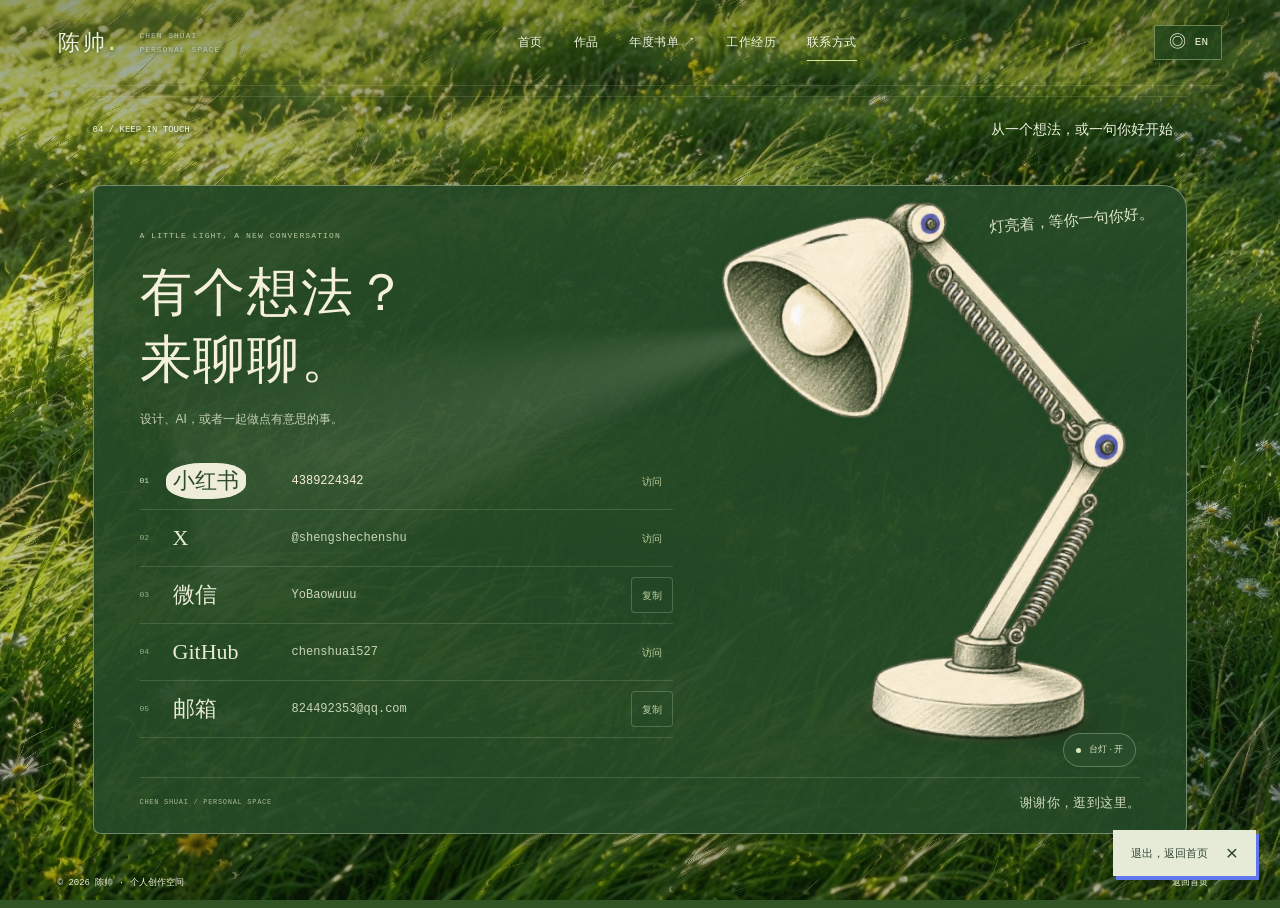
==== contact.html @ eb3b24b3 "Publish Chen Shuai portfolio" ====
<!doctype html>
<html lang="zh-CN">
<head><meta charset="UTF-8"><meta name="viewport" content="width=device-width, initial-scale=1"><meta name="theme-color" content="#426b2b"><meta name="description" content="陈帅的联系方式。"><title>联系方式 · 陈帅</title><link rel="stylesheet" href="styles.css?v=2aa58ea87e"><script src="main.js?v=062953711e" defer></script><link rel="stylesheet" href="unified-site.css?v=a917a457eb"><script src="site-navigation.js?v=e6610fc29d" type="module"></script><script>if(new URLSearchParams(location.search).has("panel"))document.documentElement.classList.add("is-embedded");</script><link rel="stylesheet" href="meadow-theme.css?v=fd2be16c09"><script type="module" src="meadow-background.js?v=5b0bcb2f0e"></script><link rel="stylesheet" href="contact-screen.css?v=b866bab914"><script src="contact-screen.js?v=b4879b5d2a" defer></script></head>
<body class="page-contact">
  <div class="site-background" aria-hidden="true"></div>
  <div class="site-shell">
    <header class="site-header"><a class="brand" href="index.html" aria-label="陈帅的首页"><span class="brand-mark"><span data-i18n="brandName">陈帅</span><span class="brand-dot">.</span></span><span class="brand-english">CHEN SHUAI<br>PERSONAL SPACE</span></a><nav aria-label="主导航"><a href="index.html"><span data-i18n="navHome">首页</span></a><a href="index.html#works"><span data-i18n="navWork">作品</span></a><a href="reading.html"><span data-i18n="navReading">年度书单</span> <span aria-hidden="true">↗</span></a><a href="experience.html"><span data-i18n="navExperience">工作经历</span></a><a href="contact.html" class="active" aria-current="page"><span data-i18n="navContact">联系方式</span></a></nav><div class="header-controls"><button class="language-toggle" type="button" data-language-toggle aria-label="Switch to English"><span aria-hidden="true">◎</span><span data-language-label>EN</span></button></div></header>
    <main class="contact-standalone-main"><section class="personal-contact" id="contact" aria-labelledby="contact-heading" data-screen-label="04 保持联系" tabindex="-1">
  <div class="unified-section-top contact-section-top"><span>04 / KEEP IN TOUCH</span><p data-unified-zh="从一个想法，或一句你好开始。" data-unified-en="An idea. A hello. A place to begin.">从一个想法，或一句你好开始。</p><a href="#about"><span data-unified-zh="回看介绍 ↑" data-unified-en="Back to about ↑">回看介绍 ↑</span></a></div>
  <div class="contact-stage" data-contact-stage data-light="on">
    <canvas class="contact-beam" aria-hidden="true" width="768" height="384"></canvas>
    <div class="contact-letter">
      <p class="contact-eyebrow">A LITTLE LIGHT, A NEW CONVERSATION</p>
      <h2 id="contact-heading"><span data-unified-zh="有个想法？" data-unified-en="Have an idea?">有个想法？</span><br><span data-unified-zh="来聊聊。" data-unified-en="Let’s talk.">来聊聊。</span></h2>
      <p class="contact-intro" data-unified-zh="设计、AI，或者一起做点有意思的事。" data-unified-en="Design, AI, or something worth making together.">设计、AI，或者一起做点有意思的事。</p>
      <div class="contact-links" aria-label="社交账号和联系方式"><a class="contact-row contact-external" data-contact-channel="xiaohongshu" href="https://www.xiaohongshu.com/user/profile/618fb59a000000002102a532" target="_blank" rel="noopener noreferrer"><span class="contact-row-number">01</span><span class="contact-primary"><span class="contact-channel-name" data-unified-zh="小红书" data-unified-en="Xiaohongshu">小红书</span><span class="contact-handle">4389224342</span></span><span class="contact-row-action" data-unified-zh="访问" data-unified-en="Visit">访问</span></a>
<a class="contact-row contact-external" data-contact-channel="x" href="https://x.com/shengshechenshu" target="_blank" rel="noopener noreferrer"><span class="contact-row-number">02</span><span class="contact-primary"><span class="contact-channel-name" data-unified-zh="X" data-unified-en="X">X</span><span class="contact-handle">@shengshechenshu</span></span><span class="contact-row-action" data-unified-zh="访问" data-unified-en="Visit">访问</span></a>
<div class="contact-row" data-contact-channel="wechat"><span class="contact-row-number">03</span><span class="contact-primary"><span class="contact-channel-name" data-unified-zh="微信" data-unified-en="WeChat">微信</span><span class="contact-handle">YoBaowuuu</span></span><button class="contact-copy" type="button" data-contact-copy="YoBaowuuu" data-copy-kind="wechat" aria-label="复制微信号"><span data-contact-copy-label>复制</span></button></div>
<a class="contact-row contact-external" data-contact-channel="github" href="https://github.com/chenshuai527" target="_blank" rel="noopener noreferrer"><span class="contact-row-number">04</span><span class="contact-primary"><span class="contact-channel-name" data-unified-zh="GitHub" data-unified-en="GitHub">GitHub</span><span class="contact-handle">chenshuai527</span></span><span class="contact-row-action" data-unified-zh="访问" data-unified-en="Visit">访问</span></a>
<div class="contact-row" data-contact-channel="email"><span class="contact-row-number">05</span><a class="contact-primary" href="mailto:824492353@qq.com"><span class="contact-channel-name" data-unified-zh="邮箱" data-unified-en="Email">邮箱</span><span class="contact-handle">824492353@qq.com</span></a><button class="contact-copy" type="button" data-contact-copy="824492353@qq.com" data-copy-kind="email" aria-label="复制邮箱地址"><span data-contact-copy-label>复制</span></button></div></div>
      <p class="contact-status" data-contact-status role="status" aria-live="polite"></p>
    </div>
    <div class="contact-light-scene">
      <p class="contact-lamp-note"><span data-unified-zh="灯亮着，等你一句你好。" data-unified-en="A light on. A hello away.">灯亮着，等你一句你好。</span></p>
      <img class="contact-lamp-art" src="assets/contact-desk-lamp-clean.png" alt="" width="1086" height="1448" loading="lazy">
      <button class="contact-lamp-switch" type="button" data-contact-lamp-toggle aria-pressed="true" aria-label="关闭台灯"><span class="contact-switch-dot" aria-hidden="true"></span><span data-contact-lamp-label>台灯 · 开</span></button>
    </div>
    <div class="contact-stage-footer"><span>CHEN SHUAI / PERSONAL SPACE</span><span data-unified-zh="谢谢你，逛到这里。" data-unified-en="Thanks for stopping by.">谢谢你，逛到这里。</span></div>
  </div>
</section></main>
    <footer class="site-footer"><span data-i18n="footerCopyright">© 2026 陈帅 · 个人创作空间</span><a href="index.html" data-i18n="returnHome">返回首页 ↗</a></footer>
  </div>
<a class="standalone-exit" href="index.html" data-page-exit><span data-unified-zh="退出，返回首页" data-unified-en="Exit, return home">退出，返回首页</span><b aria-hidden="true">×</b></a></body>
</html>
---- styles.css ----
@charset "UTF-8";
:root{color-scheme:dark;--ink:#f0eddf;--muted:#b5b8a9;--line:#d4d9bb26;--lime:#d5e895;--paper:#e9e1cd;--dark:#101410;font-family:Inter,"PingFang SC","Microsoft YaHei",sans-serif;font-synthesis:none}
*{box-sizing:border-box}
html{background:var(--dark);scroll-behavior:smooth}
body{margin:0;color:var(--ink);min-width:320px;min-height:100svh;font-size:14px;-webkit-font-smoothing:antialiased}
a{color:inherit;text-decoration:none}
button{font:inherit}
a:focus-visible,button:focus-visible,summary:focus-visible{outline:2px solid var(--lime);outline-offset:7px}
h1,h2,h3,p,ul{margin:0}
.site-background{position:fixed;inset:0;z-index:-2;background:#111412}
.site-background:before{content:"";position:absolute;inset:0;background:url("assets/homepage-background.webp") left center/260% auto no-repeat;opacity:.055;pointer-events:none}
.site-background:after{content:"";position:absolute;inset:0;background:linear-gradient(90deg,transparent calc(33.333% - 1px),#e2e9da08 33.333%,transparent calc(33.333% + 1px),transparent calc(66.666% - 1px),#e2e9da08 66.666%,transparent calc(66.666% + 1px));pointer-events:none}
.site-shell{max-width:1600px;margin:auto;padding:0 clamp(22px,4.5vw,80px)}
.site-header{min-height:86px;display:flex;align-items:center;justify-content:space-between;gap:32px;border-bottom:1px solid var(--line)}
.brand{display:flex;align-items:center;gap:17px}
.brand-mark{font-size:22px;font-weight:650;line-height:1;letter-spacing:-.06em;white-space:nowrap}
.brand-dot{color:var(--lime)}
.brand-english{font:8px/1.65 ui-monospace,Consolas,monospace;letter-spacing:.12em;color:#c1c5b5}
nav{display:flex;gap:34px;align-items:center;font-size:12px;letter-spacing:.04em}
nav a{position:relative;padding:12px 0;color:#c3c8b8;white-space:nowrap;transition:color .2s}
nav a:hover,nav .active{color:var(--ink)}
nav .active:after{content:"";position:absolute;left:0;right:0;bottom:2px;height:1px;background:var(--lime)}
.header-note{font:10px/1.5 ui-monospace,Consolas,monospace;color:#c8cdbb;display:flex;gap:10px;align-items:center;white-space:nowrap}
.status-dot{width:6px;height:6px;border-radius:50%;background:var(--lime);box-shadow:0 0 12px #d5e89544}
.hero{position:relative;min-height:clamp(480px,calc(100svh - 225px),850px);padding-top:clamp(30px,4vh,55px);padding-bottom:30px;background-image:linear-gradient(90deg,transparent calc(50% - 1px),var(--line) 50%,transparent calc(50% + 1px));isolation:isolate}
.hero-copy{width:58%;position:relative;z-index:2}
.eyebrow{font:9px/1.6 ui-monospace,Consolas,monospace;letter-spacing:.15em;color:#b6beaa}
.little-cross{display:inline-block;color:var(--lime);font-size:15px;margin-right:9px;vertical-align:-1px}
.hello{font-size:clamp(17px,1.5vw,22px);margin-top:18px;letter-spacing:.14em;color:#d1d5c2}
.hero h1{font-size:clamp(108px,11vw,166px);line-height:1.1;letter-spacing:-.11em;font-weight:650;margin-top:0;margin-left:-10px;text-shadow:0 5px 30px #0004;white-space:nowrap}
.name-punctuation{color:var(--lime);font-weight:500;margin-left:-.04em}
.hero-subline{display:flex;gap:12px;flex-wrap:wrap;font-size:clamp(19px,1.9vw,28px);letter-spacing:-.025em;margin-top:7px;line-height:1.5}
.hero-subline>span:first-child{color:#bfc9aa}
.hero-intro{color:#bfc7b5;font-size:12px;line-height:1.8;margin-top:14px;letter-spacing:.08em}
.hero-actions{display:flex;align-items:center;gap:27px;flex-wrap:wrap;margin-top:18px}
.primary-link{display:inline-flex;align-items:center;justify-content:space-between;gap:33px;padding:13px 20px;background:var(--paper);color:#273020;font-size:12px;transition:background .2s,transform .2s}
.primary-link>span{font-size:20px;line-height:1}
.primary-link:hover{background:var(--lime);transform:translateY(-2px)}
.text-link{font-size:12px;color:#d7ddc9;padding:10px 0;border-bottom:1px solid #b7c39766}
.text-link>span{padding-left:11px}
.hero-coordinate{display:block;color:#a2ad94;font:8px/1.5 ui-monospace,Consolas,monospace;letter-spacing:.12em;margin-top:20px}
.hero-art-caption{position:absolute;top:7%;right:0;display:flex;align-items:center;gap:12px;font:8px/1.6 ui-monospace,Consolas,monospace;letter-spacing:.07em;color:#d2d8c3}
.caption-line{width:28px;height:1px;background:#c4cfaa88}
.paper-note{position:absolute;right:4%;bottom:11%;width:182px;background:var(--paper);color:#363e2a;padding:28px 21px 19px;transform:rotate(-7deg);box-shadow:3px 8px 18px #0005;z-index:3;background-image:repeating-linear-gradient(0deg,transparent,transparent 24px,#655e3f12 24px,#655e3f12 25px)}
.paper-tape{position:absolute;width:64px;height:23px;left:33%;top:-9px;background:#cfccb299;transform:rotate(5deg);clip-path:polygon(3% 0,100% 6%,96% 100%,0 94%)}
.note-index{font:7px/1.5 ui-monospace,Consolas,monospace;letter-spacing:.06em;color:#727960}
.paper-note p{font:26px/1.55 "KaiTi","STKaiti",serif;margin:12px 0 19px;letter-spacing:.03em}
.note-sign{font:italic 9px/1.5 Georgia,serif;color:#73795e}
.toolkit{display:flex;align-items:center;gap:42px;min-height:90px;border-top:1px solid var(--line);border-bottom:1px solid var(--line);background:linear-gradient(90deg,#111b1480,transparent);padding:15px 0}
.toolkit-label{min-width:168px}
.toolkit-label .eyebrow{font-size:8px}
.toolkit h2{font-size:13px;letter-spacing:.06em;font-weight:400;margin-top:6px}
.tool-list{list-style:none;display:flex;padding:0;gap:48px;flex-wrap:wrap}
.tool-list li{display:flex;align-items:center;gap:12px;font-size:23px;font-weight:450;letter-spacing:-.025em}
.tool-mark{display:inline-flex;align-items:center;justify-content:center;width:28px;height:29px;color:#e0e5d0}
.codex-mark{font:25px/1 ui-monospace,Consolas,monospace;letter-spacing:-.1em}
.claude-mark{color:#dba68d;font-size:34px}
.grok-mark{font:bold 34px/1 Georgia,serif;transform:rotate(14deg)}
.toolkit-end{margin-left:auto;max-width:170px;color:#9ba78d;text-align:right;font:8px/1.8 ui-monospace,Consolas,monospace;letter-spacing:.09em}
.site-footer{min-height:49px;display:flex;justify-content:space-between;align-items:center;gap:20px;color:#9da991;font:9px/1.6 ui-monospace,Consolas,monospace}
.site-footer>span:last-child>span{padding-left:12px;color:var(--lime)}
.reading-main{padding:40px 0 55px;max-width:1100px;margin:auto}
.back-link{font-size:12px;color:#c8d2b7;display:inline-block;padding:8px 0}
.reading-heading{display:flex;align-items:flex-end;justify-content:space-between;gap:30px;padding:38px 0 43px;border-bottom:1px solid var(--line)}
.reading-heading h1{font-size:clamp(40px,5vw,66px);line-height:1.25;letter-spacing:-.055em;font-weight:500;margin:15px 0}
.reading-heading h1>span{color:var(--lime)}
.reading-heading p{color:var(--muted);font-size:13px;line-height:1.8}
.reading-year{font:italic 84px/1 Georgia,serif;color:#c8d4af;opacity:.8}
.reading-books{display:grid;grid-template-columns:repeat(3,minmax(0,1fr));gap:35px;padding-top:35px}
.reading-book{min-width:0}
.book-visual{height:245px;display:flex;align-items:center;justify-content:center;background:#111a12a6;border:1px solid var(--line)}
.book-cover{width:141px;height:198px;background:#e8dfc4;color:#313e27;padding:18px;box-shadow:6px 5px 0 #bab49844,10px 12px 24px #0006;transform:rotate(-5deg);position:relative}
.book-cover:before{content:"";position:absolute;left:0;top:0;bottom:0;width:5px;background:#0002}
.book-cover small{font:7px/1.5 ui-monospace,Consolas,monospace;letter-spacing:.06em}
.book-cover strong{display:block;font-size:24px;line-height:1.5;font-weight:400;margin-top:22px}
.book-cover>span{position:absolute;bottom:17px;font-size:8px}
.book-green{background:#b6c698;transform:rotate(5deg)}
.book-blue{background:#364db8;color:#eee8d8;transform:rotate(-3deg)}
.reading-book h2{font-size:15px;font-weight:400;margin:19px 0 7px}
.reading-book>p{font-size:11px;color:var(--muted)}
.reading-book details{margin-top:18px;border-top:1px solid var(--line);padding-top:13px}
.reading-book summary{font-size:11px;color:var(--lime);cursor:pointer}
.reading-book details>p{font-size:12px;line-height:1.9;color:var(--muted);margin-top:12px}
.reading-note{color:#c3cfb2;font-size:11px;border-top:1px solid var(--line);padding-top:25px;margin-top:45px}
.page-reading .site-background:after{background:linear-gradient(#081009bb,#081009d9)}
@media(min-width:1700px){.site-background{background-size:100% auto}}
@media(max-width:1100px){.header-note{display:none}.hero-copy{width:64%}.hero-subline{font-size:24px}.toolkit{gap:30px}.tool-list{gap:31px}.toolkit-end{display:none}.hero-art-caption>span:last-child{display:none}.paper-note{right:1%;width:165px}.paper-note p{font-size:23px}}
@media(max-width:740px){.site-shell{padding:0 24px}.site-header{min-height:85px;gap:20px}.brand-english{display:none}nav{gap:24px}.hero{min-height:645px;padding-top:43px;background-image:none}.hero-copy{width:77%}.hero h1{font-size:128px}.hero-subline{font-size:22px;gap:4px}.hero-intro{font-size:12px}.hero-art-caption{top:29px;font-size:7px}.hero-art-caption .caption-line{display:none}.paper-note{right:0;bottom:7%;width:155px;padding:24px 17px 16px}.paper-note p{font-size:22px;margin:9px 0 14px}.hero-coordinate{margin-top:28px}.toolkit{align-items:flex-start;gap:24px;padding:24px 0;flex-wrap:wrap}.toolkit-label{min-width:130px}.tool-list{gap:28px}.tool-list li{font-size:20px;gap:8px}.reading-year{font-size:65px}.reading-books{gap:24px;grid-template-columns:repeat(2,minmax(0,1fr))}.book-visual{height:250px}}
@media(max-width:500px){.site-shell{padding:0 20px}.site-background{background-position:64% center}.site-background:after{background:linear-gradient(90deg,#071009a3,#07100933),linear-gradient(0deg,#071009cf,transparent 45%)}.site-header{min-height:82px;gap:15px;flex-wrap:wrap;padding:20px 0}.brand-mark{font-size:25px}nav{gap:20px;font-size:11px}.hero{min-height:690px;padding-top:38px;padding-bottom:190px}.hero-copy{width:100%}.eyebrow{font-size:7px;letter-spacing:.08em}.little-cross{margin-right:5px}.hello{font-size:17px;margin-top:32px}.hero h1{font-size:clamp(97px,26vw,126px);margin-left:-5px}.hero-subline{font-size:22px;gap:0;display:block;max-width:300px}.hero-subline>span{display:block}.hero-intro{margin-top:18px;font-size:12px}.hero-actions{gap:20px;margin-top:23px}.primary-link{font-size:11px;padding:11px 15px;gap:25px}.text-link{font-size:11px}.hero-coordinate{font-size:7px;margin-top:23px}.hero-art-caption{display:none}.paper-note{right:5px;bottom:25px;width:141px;padding:21px 16px 15px}.paper-note p{font-size:20px;line-height:1.4}.note-index{font-size:6px}.note-sign{font-size:8px}.toolkit{gap:22px;display:block;padding:21px 0 25px}.toolkit h2{font-size:12px;margin-top:4px}.tool-list{margin-top:21px;justify-content:space-between;gap:14px}.tool-list li{font-size:19px;gap:5px}.tool-mark{width:23px}.codex-mark{font-size:22px}.claude-mark{font-size:29px}.grok-mark{font-size:28px}.site-footer{font-size:7px;gap:12px;min-height:51px}.reading-main{padding:26px 0 45px}.reading-heading{display:block;padding:25px 0 28px}.reading-heading h1{font-size:46px}.reading-year{font-size:48px;margin-top:22px}.reading-books{grid-template-columns:1fr;gap:30px}.book-visual{height:256px}.reading-note{line-height:1.9}.page-reading .site-background:after{background:#071009c9}}
@media(prefers-reduced-motion:reduce){html{scroll-behavior:auto}.primary-link,nav a{transition:none}.primary-link:hover{transform:none}}
.header-controls{display:flex;align-items:center;justify-content:flex-end}
.language-toggle{display:inline-flex;align-items:center;justify-content:center;gap:9px;min-width:68px;padding:8px 12px;background:#1b2119;color:#e3e6d9;border:1px solid #424b38;border-radius:2px;font:11px/1.4 ui-monospace,Consolas,monospace;cursor:pointer}
.language-toggle>span:first-child{font-size:17px;line-height:1}
.language-toggle:hover{border-color:var(--lime);color:var(--lime)}
.landing-intro{display:grid;grid-template-columns:1fr 1.15fr 1fr;gap:26px;align-items:start;padding:24px 0 25px;border-bottom:1px solid var(--line);background-image:linear-gradient(to right,#e2e9da0c 1px,transparent 1px);background-size:33.333% 100%}
.landing-position{font-size:18px;font-weight:500;letter-spacing:-.035em}
.landing-position>span:last-child{display:block;font:8px/1.6 ui-monospace,Consolas,monospace;letter-spacing:.06em;color:#a4aaa3;margin-top:9px}
.landing-bio{font-size:12px;color:#aeb5a9;line-height:1.8}
.landing-tools{justify-self:end;min-width:0}
.landing-tools>span{font:9px/1.5 ui-monospace,Consolas,monospace;color:#a4aaa3;display:block;margin-bottom:10px}
.landing-tools ul{list-style:none;padding:0;display:flex;flex-wrap:wrap;gap:7px}
.landing-tools li{border:1px solid #41473d;background:#1a2018;padding:6px 8px;font-size:11px;white-space:nowrap}
.landing-tools li>span{color:#d5ed89;font:13px/1 ui-monospace,Consolas,monospace;margin-right:3px}
.landing-tools li>.claude-symbol{color:#dda68b;font-size:16px}
.landing-stage{height:clamp(440px,calc(100svh - 245px),720px);position:relative;isolation:isolate;--landing-x:0px;--landing-y:0px;background-image:linear-gradient(to right,#e2e9da0c 1px,transparent 1px);background-size:33.333% 100%}
.greeting-object{position:absolute;left:25%;top:20px;font-family:Georgia,"Times New Roman",serif;font-size:clamp(145px,18vw,240px);font-style:italic;font-weight:700;line-height:1;letter-spacing:-.09em;color:#5c70fa;transform:translate(var(--landing-x),var(--landing-y)) rotate(-9deg);text-shadow:1px 1px 0 #b0baff,2px 3px 0 #3847be,3px 5px 0 #303eac,4px 7px 0 #293487,6px 10px 1px #1f285f,12px 22px 24px #000;user-select:none;transition:transform .7s cubic-bezier(.18,.75,.2,1)}
.landing-star{position:absolute;left:16%;top:35px;font-size:72px;line-height:1;color:var(--lime);transform:rotate(15deg)}
.curious-sticker{position:absolute;right:1%;top:34px;display:inline-block;background:var(--lime);color:#282d29;transform:rotate(11deg);padding:11px 16px;box-shadow:0 3px 10px #0003}
.curious-sticker strong{font-size:17px;line-height:1.1;font-weight:650}
.curious-sticker small{display:block;font:8px/1.8 ui-monospace,Consolas,monospace;letter-spacing:.12em}
.landing-title{position:absolute;left:-3px;top:37%;font-size:clamp(65px,8.5vw,116px);line-height:1.03;letter-spacing:-.075em;font-weight:700;z-index:2}
.landing-period{color:var(--lime)}
.landing-note{position:absolute;right:3%;top:36%;width:clamp(190px,23vw,260px);padding:29px 25px 22px;background:#eeeade;color:#282d29;transform:translate(calc(var(--landing-x)*-.4),calc(var(--landing-y)*-.4)) rotate(-6deg);box-shadow:5px 9px 14px #0004;background-image:repeating-linear-gradient(0deg,transparent,transparent 27px,#3330000c 27px,#3330000c 28px);transition:transform .8s cubic-bezier(.18,.75,.2,1)}
.landing-note .note-index{font-size:8px;letter-spacing:.08em}
.landing-note p{font-family:"KaiTi","STKaiti",serif;font-size:clamp(24px,2.8vw,34px);line-height:1.55;letter-spacing:.02em;margin:17px 0 23px}
.landing-note-sign{font-size:10px;color:#737b66}
.landing-stage-bottom{position:absolute;left:0;right:0;bottom:0;min-height:49px;display:flex;justify-content:space-between;align-items:center;gap:20px;padding:14px 0;border-top:1px solid var(--line);font-size:10px;color:#a4aaa3}
.landing-stage-bottom>a{color:#b4beaa}
.lang-en .brand-mark{font-family:Inter,Arial,sans-serif;font-size:19px;letter-spacing:-.04em}
.lang-en .landing-title{font-family:Inter,Arial,sans-serif;font-size:clamp(54px,6.7vw,90px);letter-spacing:-.065em}
.lang-en .landing-note p{font-family:Georgia,serif;font-size:clamp(19px,2.1vw,26px);line-height:1.5}
.lang-en .book-cover strong{font-size:19px}
@media(max-width:1000px){.landing-intro{column-gap:20px}.landing-tools ul{gap:5px}.landing-tools li{font-size:10px;padding:5px 6px}.landing-note{width:215px;padding:25px 20px 20px}.landing-note p{font-size:27px}}
@media(max-width:740px){.landing-intro{grid-template-columns:1fr 1.2fr;row-gap:18px;padding:23px 0}.landing-tools{grid-column:1/-1;justify-self:start;display:flex;align-items:center;gap:20px;flex-wrap:wrap}.landing-tools>span{margin-bottom:0}.landing-tools ul{gap:9px}.landing-tools li{font-size:11px;padding:6px 9px}.landing-stage{height:clamp(450px,calc(100svh - 310px),660px)}.greeting-object{left:19%;top:29px;font-size:160px}.landing-title{top:37%;font-size:74px}.landing-star{left:6%;font-size:59px}.curious-sticker{padding:9px 12px}.curious-sticker strong{font-size:13px}.curious-sticker small{font-size:7px}.landing-note{top:45%;width:174px;right:1%;padding:24px 17px 16px}.landing-note p{font-size:24px}.landing-note-sign{font-size:8px}.lang-en .landing-title{font-size:62px}}
@media(max-width:500px){.site-header{display:grid;grid-template-columns:1fr auto;padding:18px 0 12px;row-gap:10px}.brand{grid-column:1;grid-row:1}.brand-mark{font-size:21px}.header-controls{grid-column:2;grid-row:1}.site-header nav{grid-column:1/-1;grid-row:2;justify-content:flex-start;gap:25px;font-size:11px}.language-toggle{min-width:65px;padding:7px 11px}.site-background:after{background:linear-gradient(90deg,transparent 49.8%,#e2e9da0a 50%,transparent 50.2%)}.landing-intro{column-gap:18px;row-gap:17px;padding:21px 0}.landing-position{font-size:15px}.landing-position>span:last-child{font-size:6px;letter-spacing:.025em}.landing-bio{font-size:10px}.landing-tools{gap:12px}.landing-tools>span{font-size:8px}.landing-tools ul{gap:6px}.landing-tools li{font-size:10px;padding:5px 7px}.landing-stage{height:560px}.greeting-object{font-size:clamp(92px,29vw,138px);left:12%;top:29px}.landing-star{font-size:46px;left:1%;top:21px}.curious-sticker{right:0;top:17px;padding:8px 10px}.curious-sticker strong{font-size:11px}.curious-sticker small{font-size:6px}.landing-title{top:164px;font-size:clamp(59px,17vw,72px)}.landing-note{top:327px;right:8px;width:155px;padding:22px 17px 16px}.landing-note p{font-size:22px;margin:12px 0 17px}.landing-note .note-index{font-size:6px}.landing-note-sign{font-size:8px}.landing-stage-bottom{font-size:8px;gap:12px}.lang-en .landing-title{font-size:51px;top:164px}.lang-en .landing-note p{font-size:18px}.lang-en .brand-mark{font-size:18px}}
@media(prefers-reduced-motion:reduce){.greeting-object,.landing-note{transition:none}}

/* Shared navigation and personal information pages. */
.brand{gap:22px}
.brand-mark{font-weight:600;letter-spacing:0}
.brand-mark>[data-i18n="brandName"]{letter-spacing:.14em}
.brand-dot{margin-left:1px}
.lang-en .brand-mark{letter-spacing:0}
.lang-en .brand-mark>[data-i18n="brandName"]{letter-spacing:.045em}
.site-header nav{gap:clamp(16px,2.4vw,34px)}
.profile-main{max-width:1100px;margin:auto;min-height:calc(100svh - 135px);padding:36px 0 65px}
.profile-heading{padding:34px 0 35px;border-bottom:1px solid var(--line);margin-bottom:45px}
.profile-heading h1{font-size:clamp(34px,4.5vw,57px);line-height:1.4;font-weight:500;letter-spacing:.02em;margin-top:12px}
.experience-paper,.contact-paper{position:relative;color:#303c2b;background:#e9e5d7;box-shadow:7px 10px 0 #596ac4;padding:38px 42px;margin:0 auto;width:88%;transform:rotate(-1deg)}
.profile-paper-tape{position:absolute;left:40%;top:-11px;width:90px;height:27px;background:#b5bc98b3;transform:rotate(3deg);clip-path:polygon(2% 4%,99% 0,100% 95%,0 100%)}
.profile-paper-title{font:9px/1.6 ui-monospace,Consolas,monospace;letter-spacing:.14em;color:#6f795e;font-weight:400}
.experience-fields,.contact-fields{margin:15px 0 0}
.experience-fields>div{display:grid;grid-template-columns:100px minmax(0,1fr);gap:24px;padding:22px 0}
.experience-fields dt,.contact-fields dt{font-size:12px;line-height:1.8;letter-spacing:.05em}
.experience-fields dd,.contact-fields dd{margin:0;min-width:0}
.empty-role{min-height:32px;border-bottom:1px solid #85917266}
.empty-responsibilities{display:grid;gap:30px;padding-top:24px}
.empty-responsibilities>span{display:block;height:1px;background:#85917255}
.contact-paper{max-width:720px;background:#cfdbac;box-shadow:7px 10px 0 #7a8b60;padding-bottom:48px;transform:rotate(1deg)}
.contact-fields>div{display:grid;grid-template-columns:100px minmax(0,1fr);gap:24px;padding:23px 0}
.contact-fields dd{min-height:25px;border-bottom:1px solid #71845266}
.contact-paper-star{position:absolute;right:23px;top:19px;font:38px/1 Georgia,serif;color:#6c854b;transform:rotate(7deg)}
@media(max-width:1000px){.brand-english{display:none}.site-header{gap:24px}.site-header nav{gap:20px}}
@media(max-width:820px){.site-header{display:grid;grid-template-columns:1fr auto;row-gap:9px;padding:18px 0 10px;min-height:0}.brand{grid-column:1;grid-row:1}.header-controls{grid-column:2;grid-row:1}.site-header nav{grid-column:1/-1;grid-row:2;display:flex;flex-wrap:wrap;justify-content:flex-start;gap:3px 25px;font-size:12px}.site-header nav a{min-height:44px;display:inline-flex;align-items:center;gap:4px}.profile-main{min-height:calc(100svh - 165px)}}
@media(max-width:500px){.site-header nav{gap:2px 17px;font-size:11px}.brand-mark{font-size:21px}.profile-main{padding:28px 0 48px}.profile-heading{padding:24px 0 28px;margin-bottom:35px}.profile-heading h1{font-size:36px}.experience-paper,.contact-paper{width:96%;padding:29px 24px}.experience-fields>div,.contact-fields>div{display:block;padding:20px 0}.experience-fields dt,.contact-fields dt{margin-bottom:13px;font-size:11px}.empty-role{min-height:27px}.empty-responsibilities{gap:28px;padding-top:15px}.contact-fields dd{min-height:24px}.contact-paper-star{font-size:29px}.profile-paper-tape{width:70px;height:23px}.lang-en .brand-mark{font-size:18px}}
---- unified-site.css ----
/* A single mountain backdrop ties the entire portfolio together. */
body .site-background{background:#142026 url('assets/homepage-mountain.webp') center 57%/cover no-repeat}
body .site-background:before{background:linear-gradient(180deg,#07100bb8 0%,#07100b80 44%,#07100bb8 100%);opacity:1}
body .site-background:after{background-image:linear-gradient(#dce6ce08 1px,transparent 1px),linear-gradient(90deg,#dce6ce08 1px,transparent 1px);background-size:54px 54px;opacity:.3}
.brand-mark{letter-spacing:.12em}
.page-thread{display:flex;align-items:center;flex-direction:column;padding:26px 0 25px;gap:15px;color:#d3dfbc;font:7px/1.6 ui-monospace,Consolas,monospace;letter-spacing:.13em}
.page-thread>span:first-child{font:24px/1 Georgia,serif}
.page-thread i{height:42px;border-left:1px dashed #d6e5b96b}
.unified-work{padding:10px 0 0;scroll-margin-top:25px;--work-ink:#f0eddf;--work-muted:#d0d8c7;--work-rule:#e0e8cc33;--work-blue:#bac5ff}
.unified-section-top{display:flex;align-items:center;justify-content:space-between;gap:20px;color:#d0dac6;font:9px/1.8 ui-monospace,Consolas,monospace;border-top:1px solid var(--line);padding:22px 0}
.unified-section-top>p{font:14px/1.6 'KaiTi','STKaiti',serif;color:#eff1df}
.unified-section-top>a{font:10px/1.6 'Microsoft YaHei',sans-serif;padding:12px 0}
.cut-title{display:flex;gap:clamp(3px,.75vw,12px);justify-content:center;padding:36px 0 20px;isolation:isolate;white-space:nowrap}
.cut-letter{display:flex;align-items:center;justify-content:center;width:7.3%;height:clamp(58px,8.3vw,115px);font:700 clamp(38px,6.1vw,85px)/1 Georgia,serif;color:#252b24;background:#eeecdd;border:5px solid #eeecdd;box-shadow:3px 5px 0 #111a1850;transform:rotate(var(--tilt))}
.cut-0{color:#bfc9ff;background:#435bbb;font-style:italic}.cut-1{color:#262f27;background:#e7e8d6}.cut-2{color:#f5f1dc;background:#263c31;font-family:Arial,sans-serif}.cut-3{color:#273b30;background:#d5e895;font-style:italic}.cut-4{font-family:Arial,sans-serif}.cut-5{background:#6077ed;color:#f5f0db}
.collage-work-note{text-align:center;color:#dfe5d0;font:15px/1.9 'KaiTi','STKaiti',serif;letter-spacing:.04em;margin:15px 0 45px}
.work-entrances{display:grid;grid-template-columns:repeat(4,minmax(0,1fr));gap:42px;padding:15px 20px 55px;align-items:start;min-height:400px}
.work-entry{min-width:0;display:block;padding:0;border:0;background:none;color:#f0eddf;text-align:center;cursor:pointer}
.entry-art{position:relative;display:flex;align-items:center;justify-content:center;height:270px;margin-bottom:18px;transition:transform .22s}
.work-entry:hover .entry-art,.work-entry:focus-visible .entry-art{transform:translateY(-8px) rotate(-2deg)}
.work-entry-label{display:flex;gap:9px;align-items:center;justify-content:center;font-size:13px;line-height:1.8;white-space:nowrap}
.work-entry-label small{color:#d5e895;font:italic 11px/1 Georgia,serif}.work-entry-label strong{font-weight:400}.work-entry-label b{color:#d5e895;font:19px/1 Georgia,serif}
.work-entry-note{display:block;font-size:10px;line-height:1.8;margin-top:8px;color:#d3ddc6}
.miniapp-paper{position:relative;display:block;width:168px;height:243px;background:#eeeede;border:1px solid #f7f4e5;padding:14px 15px;color:#345740;transform:rotate(-7deg);box-shadow:4px 6px 0 #7b9a6b7a;border-radius:3px}
.miniapp-top{display:flex;align-items:center;justify-content:space-between;font:6px/1.5 ui-monospace,Consolas,monospace;letter-spacing:.06em}.miniapp-top i{font-style:normal;font-size:10px}
.miniapp-symbol{display:block;position:relative;margin:25px auto 15px;width:74px;height:59px;color:#618956;font:65px/.8 Georgia,serif;text-align:left}.miniapp-symbol>i{position:absolute;right:-3px;bottom:-6px;background:#eeeede;border-radius:50%;font:42px/.8 Georgia,serif;color:#466b43}
.miniapp-name{display:block;font:italic 25px/1.5 Georgia,serif}.miniapp-lines{display:block;margin:14px 10px}.miniapp-lines>i{height:1px;background:#899a7459;display:block;margin:8px 0}.miniapp-lines>i:last-child{width:65%}
.miniapp-bottom{display:flex;justify-content:space-between;font:6px/1.5 ui-monospace,Consolas,monospace;position:absolute;left:15px;right:15px;bottom:13px;align-items:center}.miniapp-bottom>b{font:18px/1 Georgia,serif}
.entry-posters{padding-top:20px}.entry-poster-front,.entry-poster-back{display:block;position:absolute;width:160px;height:233px;background:#f1eddf;padding:8px 8px 22px;box-shadow:3px 5px 0 #12221759;transform:rotate(7deg)}
.entry-poster-back{transform:rotate(-10deg) translate(-9px,-4px)}
.entry-poster-front>img,.entry-poster-back>img{width:100%;height:100%;object-fit:cover;display:block}.entry-poster-front>span:last-child{font:5px/1.5 ui-monospace,Consolas,monospace;color:#465940;display:block;padding-top:8px;letter-spacing:.05em}
.poster-count{display:block;position:absolute;right:-4px;bottom:29px;color:#304532;background:#d5e895;padding:10px 12px;font:italic 24px/.8 Georgia,serif;transform:rotate(-9deg);box-shadow:2px 3px 0 #29482a55}.poster-count small{font:5px/1.6 ui-monospace,Consolas,monospace;letter-spacing:.1em}
.entry-skills{padding-top:9px}.entry-skill-book{position:relative;display:block;width:190px;height:218px;transform:rotate(-5deg);padding:24px 17px 18px 30px;box-shadow:3px 4px 0 #c6cead,6px 7px 0 #718a68}
.entry-skill-book>strong{font-size:51px;margin:22px 0}.entry-skill-book>small{font-size:6px}.entry-skill-book .skill-bottom{margin-top:25px;font-size:5px}.skill-bookmark{display:block;position:absolute;top:35px;right:28px;width:17px;height:45px;background:#6c80f3;transform:rotate(-5deg);clip-path:polygon(0 0,100% 0,100% 100%,50% 85%,0 100%)}
.entry-x{padding-top:30px}.x-paper{width:203px;height:190px;display:block;background:#e5e6dc;color:#293d33;transform:rotate(6deg);border:1px solid #f0efe6;box-shadow:4px 5px 0 #6578ed80}
.x-window-bar{display:flex;align-items:center;gap:4px;background:#c8cfbe;border-bottom:1px solid #9eac9580;padding:10px}.x-window-bar>i{display:block;width:4px;height:4px;border:1px solid #788969;border-radius:50%}.x-window-bar>span{font:6px/1.4 ui-monospace,Consolas,monospace;margin-left:auto}
.x-paper-symbol{display:block;font:64px/1.3 Arial,sans-serif;margin:7px 0 0;position:relative}.x-paper-symbol>span{display:inline-block;color:#6c7fe9;font:38px/1 Arial,sans-serif;vertical-align:top;margin:9px 0 0 12px}
.x-paper-lines{display:block;margin:0 30px}.x-paper-lines i{display:block;border-bottom:1px solid #9ba98a66;margin:8px 0}.x-paper-lines i:last-child{width:70%}.x-paper-footer{font:5px/1.4 ui-monospace,Consolas,monospace;display:block;margin-top:13px;letter-spacing:.07em}
.x-code-tag{position:absolute;right:2px;bottom:10px;background:#6579ef;color:#f2efde;padding:12px 16px;font:italic 22px/1 Georgia,serif;transform:rotate(-8deg)}
.lang-en .work-entry-label{font-size:12px}
@media(max-width:1100px) and (min-width:651px){.work-entrances{gap:20px;padding:10px 0 40px}.entry-art{height:245px;transform:scale(.88)}.work-entry:hover .entry-art{transform:scale(.88) translateY(-6px)}.work-entry-label{font-size:11px;gap:5px}.lang-en .work-entry-label{font-size:10px}.poster-count{right:-2px}.skill-bookmark{right:7px}.x-code-tag{right:-7px}}
@media(max-width:650px){.work-entrances{grid-template-columns:repeat(2,minmax(0,1fr));gap:25px 16px;padding:5px 0 30px;min-height:0}.entry-art{height:235px;transform:scale(.85);margin:0 -6px 0}.work-entry:hover .entry-art{transform:scale(.85) translateY(-5px)}.entry-posters,.entry-skills,.entry-x{padding-top:0}.work-entry-label{font-size:11px;gap:5px}.work-entry-note{font-size:9px;margin-top:6px}.poster-count{right:-5px;bottom:22px}.skill-bookmark{right:0}.x-code-tag{right:-9px;bottom:5px}.lang-en .work-entry-label{font-size:10px}}
@media(max-width:380px){.entry-art{transform:scale(.73);height:215px;margin:0 -10px}.work-entry:hover .entry-art{transform:scale(.73) translateY(-5px)}.work-entry-label{font-size:10px;gap:4px}.lang-en .work-entry-label{font-size:9px}}
.stamp-layout{display:grid;grid-template-columns:repeat(3,minmax(0,1fr));gap:38px;padding:12px 20px 65px;align-items:center}
.collage-stamp{display:block;position:relative;min-width:0;width:100%;background:#eeeadd;color:#374932;padding:17px 17px 10px;border:0;cursor:pointer;transform:rotate(-4deg);filter:drop-shadow(3px 6px 1px #0c1b1444);clip-path:polygon(0 2%,3% 0,7% 2%,11% 0,15% 2%,19% 0,23% 2%,27% 0,31% 2%,35% 0,39% 2%,43% 0,47% 2%,51% 0,55% 2%,59% 0,63% 2%,67% 0,71% 2%,75% 0,79% 2%,83% 0,87% 2%,91% 0,95% 2%,100% 0,100% 98%,97% 100%,93% 98%,89% 100%,85% 98%,81% 100%,77% 98%,73% 100%,69% 98%,65% 100%,61% 98%,57% 100%,53% 98%,49% 100%,45% 98%,41% 100%,37% 98%,33% 100%,29% 98%,25% 100%,21% 98%,17% 100%,13% 98%,9% 100%,5% 98%,0 100%);transition:transform .2s}
.collage-stamp:hover{transform:rotate(-2deg) translateY(-6px)}
.collage-stamp:focus-visible{outline:4px solid #b9c5ff;outline-offset:0}
.stamp-plush{transform:rotate(4deg);background:#dce7c5;margin-top:35px}.stamp-plush:hover{transform:rotate(2deg) translateY(-6px)}
.stamp-photography{transform:rotate(-3deg);margin-top:-8px}
.stamp-topline{display:flex;font:6px/1.5 ui-monospace,Consolas,monospace;letter-spacing:.1em;border-bottom:1px solid #76836955;padding:4px 0 10px;margin-bottom:12px}
.stamp-pictures{display:grid;grid-template-columns:repeat(3,minmax(0,1fr));gap:3px;aspect-ratio:1.24}
.stamp-pictures img{display:block;width:100%;height:100%;min-height:0;object-fit:cover;background:#c4ccba}
.stamp-photography .stamp-pictures{grid-template-columns:1.6fr 1fr;grid-template-rows:1fr 1fr}.stamp-photography img:first-child{grid-row:1/3}
.collage-stamp strong{display:block;font:21px/1.5 'KaiTi','STKaiti',serif;font-weight:400;text-align:left;padding:13px 0 7px}
.stamp-foot{display:flex;align-items:center;justify-content:space-between;font:6px/1.6 ui-monospace,Consolas,monospace;letter-spacing:.06em}.stamp-foot b{font:23px/1 Georgia,serif}
.unified-work .work-collection{padding:20px 0 0}
.unified-work .works-section-head h2{font-size:24px}.unified-work .works-eyebrow{font-size:8px}
.unified-work .works-filters button{color:#dce5cf;border-radius:0;min-height:44px}.unified-work .works-filters button:hover{background:#dce8bc22}.unified-work .works-filters button[aria-pressed='true']{background:#d8e9ac;color:#2e4233}
.unified-work .works-grid{gap:40px 34px;padding:12px 10px 0}
.unified-work .work-image{padding:10px;background:#eeeade;border:1px solid #f3efe5;box-shadow:3px 5px 0 #0a140c44;aspect-ratio:4/5}
.unified-work .work-card:nth-child(3n+1) .work-image{transform:rotate(-1.8deg)}
.unified-work .work-card:nth-child(3n+2) .work-image{transform:rotate(1.4deg)}
.unified-work .work-card:nth-child(3n) .work-image{transform:rotate(-.7deg)}
.unified-work .work-card-copy strong{color:#f3f2e4}.unified-work .work-card-number,.unified-work .work-card-arrow{color:#d5e8aa}.unified-work .work-card-info{padding-top:22px}
.unified-work .work-zoom{background:#dce7c2;color:#263c2e}
.unified-ending{display:flex;flex-direction:column;align-items:center;gap:22px;text-align:center;padding:55px 0 65px;color:#ecf0dc}
.unified-ending>span{font:50px/1 Georgia,serif;color:#d5e895}.unified-ending>p{font:23px/1.8 'KaiTi','STKaiti',serif}.unified-ending a{font-size:11px;border-bottom:1px solid #bacd9e;padding:10px 0}
.work-viewer .viewer-header>button{width:auto;min-width:44px;font-size:12px;padding:10px 13px;white-space:nowrap}
.page-panel{width:min(1160px,calc(100% - 44px));height:94svh;max-width:none;max-height:none;padding:0;border:1px solid #e4ecd34d;background:#15251b7d;color:#f1f0de;overflow:hidden;box-shadow:5px 7px 0 #6077ed80;backdrop-filter:blur(18px)}
.page-panel[open]{display:grid;grid-template-rows:auto minmax(0,1fr)}
.page-panel::backdrop{background:#0c1a165c;backdrop-filter:blur(4px)}
body:has(.page-panel[open]){overflow:hidden}
.page-panel-bar{display:flex;align-items:center;gap:16px;padding:12px 22px;background:#1d3025ed;border-bottom:1px solid #d5dfba33}
.panel-mark{font:27px/1 Georgia,serif;color:#d5e895}.page-panel-bar h2{font-size:14px;line-height:1.6;font-weight:400}
.page-panel-bar>button{margin-left:auto;display:flex;align-items:center;gap:15px;min-height:44px;padding:8px 13px;background:#e6ebd8;color:#304431;border:0;cursor:pointer;font-size:11px}.page-panel-bar>button b{font-size:24px;line-height:1;font-weight:400}
.page-panel iframe{width:100%;height:100%;border:0;background:transparent}
.standalone-exit{position:fixed;right:24px;bottom:24px;z-index:20;display:flex;align-items:center;gap:18px;min-height:46px;padding:11px 18px;background:#e6ebd8;color:#304431;box-shadow:3px 4px 0 #6077ed;font-size:11px}.standalone-exit>b{font-size:21px;font-weight:400}
.is-embedded,.is-embedded body{background:transparent}
.is-embedded .site-background,.is-embedded .site-header,.is-embedded .site-footer,.is-embedded .back-link,.is-embedded .standalone-exit{display:none}
.is-embedded .site-shell{max-width:1080px;padding:0 35px}
.is-embedded .reading-main,.is-embedded .collection-main,.is-embedded .profile-main{padding-top:10px;min-height:100svh}
.is-embedded .profile-heading{padding-top:22px}.is-embedded .collection-heading{padding-top:25px}
@media(max-width:760px){.stamp-layout{gap:18px;padding:10px 8px 45px}.collage-stamp{padding:12px 10px}.collage-stamp strong{font-size:16px}.stamp-topline{font-size:5px}.stamp-foot{font-size:5px}.unified-section-top>p{font-size:12px}.unified-work .works-grid{gap:32px 22px}.page-panel{width:calc(100% - 24px);box-shadow:3px 4px 0 #6077ed80}.page-panel-bar{padding:8px 14px;gap:10px}.page-panel-bar h2{font-size:12px}.is-embedded .site-shell{padding:0 24px}}
@media(max-width:520px){body .site-background{background-position:52% 50%}.page-thread{padding:20px 0}.unified-section-top{gap:12px;flex-wrap:wrap;font-size:7px}.unified-section-top>p{order:3;width:100%;font-size:14px}.unified-section-top>a{font-size:9px}.cut-title{gap:3px;padding:24px 0 12px}.cut-letter{height:43px;font-size:29px;border-width:2px;width:7.6%;box-shadow:2px 3px 0 #111a1850}.collage-work-note{font-size:12px;margin:15px 12px 25px}.stamp-layout{grid-template-columns:1fr;gap:25px;padding:5px 35px 45px}.collage-stamp{padding:17px;max-width:300px;margin:0 auto}.stamp-plush{transform:rotate(3deg)}.stamp-topline{font-size:6px}.collage-stamp strong{font-size:22px}.stamp-foot{font-size:6px}.stamp-pictures{aspect-ratio:1.6}.unified-work .work-collection{padding:12px 0 0}.unified-work .works-section-head h2{font-size:22px}.unified-work .works-grid{grid-template-columns:1fr;gap:34px;padding:10px 7px 0}.unified-work .work-image{aspect-ratio:4/5}.unified-ending{padding:35px 0 45px}.unified-ending>p{font-size:19px}.page-panel{width:calc(100% - 16px);height:96svh}.page-panel-bar{padding:7px 11px;gap:8px}.page-panel-bar h2{font-size:11px}.page-panel-bar>button{font-size:10px;gap:9px;padding:8px 10px}.panel-mark{font-size:21px}.standalone-exit{right:14px;bottom:14px;font-size:10px;padding:10px 14px}.is-embedded .site-shell{padding:0 18px}.lang-en .page-panel-bar>button{font-size:9px}.unified-work .works-filters button{font-size:10px;padding:9px 7px}}
@media(prefers-reduced-motion:reduce){html{scroll-behavior:auto}.collage-stamp{transition:none}}

/* Focus on one entrance; keep the other three beyond the paper stage. */
.work-reel{position:relative;max-width:1040px;margin:0 auto;padding:0 65px 28px;isolation:isolate}
.work-reel:before{content:'MAKE / TRY / EXPLORE';position:absolute;left:2px;top:160px;color:#d7e1c180;font:7px/1.8 ui-monospace,Consolas,monospace;letter-spacing:.13em;writing-mode:vertical-rl;transform:rotate(180deg)}
.work-reel-viewport{overflow-x:auto;overflow-y:hidden;scroll-snap-type:x mandatory;scrollbar-width:none;overscroll-behavior-x:contain;touch-action:pan-x pan-y;cursor:grab}
.work-reel-viewport::-webkit-scrollbar{display:none}
.work-reel-viewport:focus-visible{outline:1px dashed #dce6bd7a;outline-offset:8px}
.work-reel .work-entrances{display:flex;align-items:stretch;gap:0;padding:0;min-height:0}
.work-reel .work-entry{flex:0 0 100%;width:100%;display:flex;flex-direction:column;align-items:center;scroll-snap-align:center;scroll-snap-stop:always;padding:25px 20px 22px;min-width:0;user-select:none;-webkit-user-select:none;position:relative}
.work-reel .entry-art{width:300px;max-width:100%;height:340px;margin:0 auto 18px;transform:scale(1.35);transform-origin:center;pointer-events:none}
.work-reel[data-motion='on'] .work-entry[data-current] .entry-art{animation:reel-paper-breathe 6s ease-in-out infinite}
@keyframes reel-paper-breathe{0%,100%{translate:0 0}50%{translate:0 -5px}}
body:has(dialog[open]) .work-reel .entry-art{animation-play-state:paused}
.work-reel .work-entry:hover .entry-art,.work-reel .work-entry:focus-visible .entry-art{transform:scale(1.35) translateY(-4px) rotate(-1deg)}
.work-reel .work-entry-label{font-size:17px;gap:14px}
.work-reel .work-entry-note{font-size:11px;margin-top:10px}
.work-reel .poster-count{right:25px;bottom:30px}.work-reel .skill-bookmark{right:62px;top:54px}.work-reel .x-code-tag{right:16px;bottom:48px}
.work-reel .work-entry[aria-hidden='true']{pointer-events:none}
.work-reel-viewport.is-dragging{cursor:grabbing;scroll-snap-type:none;scroll-behavior:auto}
.work-reel-viewport.is-dragging .entry-art{transition:none}
.work-reel-controls{display:flex;align-items:center;justify-content:space-between;position:absolute;inset:150px 0 auto;pointer-events:none}
.work-reel-controls>button{pointer-events:auto;display:grid;place-items:center;border:1px solid #e3e9d67a;background:#172c2070;color:#e7eed4;backdrop-filter:blur(6px);width:54px;height:54px;border-radius:50%;font:28px/1 Georgia,serif;cursor:pointer}
.work-reel-controls>button:disabled{opacity:.2;cursor:default}
.work-reel-position{position:absolute;left:70px;right:70px;top:325px;text-align:center;color:#dfebc4;pointer-events:none;font:10px/1.8 ui-monospace,Consolas,monospace}
.work-reel-position>[data-reel-name]{display:none}
.work-reel-dots{display:flex;justify-content:center;gap:4px;margin-top:32px}
.work-reel-dots button{display:grid;place-items:center;width:44px;height:44px;background:none;border:0;cursor:pointer;padding:0}
.work-reel-dots button>span{width:6px;height:6px;border:1px solid #dbe8b68c;transform:rotate(-12deg);transition:width .2s,background .2s}
.work-reel-dots button[aria-pressed='true']>span{width:24px;background:#d5e895;border-color:#d5e895}
.work-reel-hint{text-align:center;color:#c3d1b4;font-size:10px;line-height:1.8;margin-top:5px}
.lang-en .work-reel .work-entry-label{font-size:16px}
@media(max-width:650px){.work-reel{padding:0 26px 22px}.work-reel:before{display:none}.work-reel .work-entry{padding:16px 0 20px}.work-reel .entry-art{height:310px;width:250px;transform:scale(1.15);margin-bottom:10px}.work-reel .work-entry:hover .entry-art{transform:scale(1.15) translateY(-3px)}.work-reel .work-entry-label{font-size:15px;gap:10px}.work-reel .work-entry-note{font-size:10px}.work-reel-controls{top:140px;left:-8px;right:-8px}.work-reel-controls>button{width:44px;height:44px;font-size:23px}.work-reel-position{top:269px;left:35px;right:35px;font-size:9px}.work-reel-dots{margin-top:28px}.work-reel .poster-count{right:14px;bottom:22px}.work-reel .skill-bookmark{right:38px;top:35px}.work-reel .x-code-tag{right:0;bottom:35px}.lang-en .work-reel .work-entry-label{font-size:14px}.work-reel-hint{font-size:9px}}
@media(max-width:380px){.work-reel{padding:0 24px 20px}.work-reel .entry-art{transform:scale(1.02);height:285px}.work-reel .work-entry:hover .entry-art{transform:scale(1.02) translateY(-3px)}.work-reel .work-entry-label{font-size:14px}.work-reel-controls{top:120px}.work-reel-position{top:264px}}
@media(min-width:651px) and (max-height:850px){.unified-section-top{padding:12px 0}.cut-title{padding:18px 0 10px}.cut-letter{height:70px;font-size:51px}.collage-work-note{margin:7px 0 14px;font-size:13px}.work-reel .work-entry{padding:20px 20px 18px}.work-reel .entry-art{height:245px;transform:scale(1);margin-bottom:12px}.work-reel .work-entry:hover .entry-art,.work-reel .work-entry:focus-visible .entry-art{transform:translateY(-4px) rotate(-1deg)}.work-reel .work-entry-label{font-size:15px}.work-reel .work-entry-note{font-size:10px}.work-reel-controls{top:130px}.work-reel-position{top:245px}.work-reel-dots{margin-top:27px}.work-reel .poster-count{bottom:15px}.work-reel .skill-bookmark{top:20px}.work-reel .x-code-tag{bottom:15px}.unified-ending{padding-top:25px}}
@media(prefers-reduced-motion:reduce){.work-reel .entry-art,.work-reel-dots button>span{transition:none}}
---- meadow-theme.css ----
/* Shared sunlit photographic meadow, with independent grass blades above it. */
html{background:#315222;--dark:#28451f}
.site-background.site-background{background:#3c6027 url('assets/meadow-sunlit-long-grass.webp') center/cover no-repeat}
.site-background.site-background:before{z-index:1;background:linear-gradient(180deg,#102a0e75 0%,#14350f2e 38%,#0e290c59 100%);opacity:1}
.site-background.site-background:after{background:none;opacity:0}
.meadow-wind-canvas{position:absolute;inset:0;width:100%;height:100%;display:block;pointer-events:none}
.site-header,.site-footer,.journey-topline,.journey-index,.unified-section-top,.collage-work-note,.page-thread,.unified-ending{color:#f0f2df;text-shadow:0 1px 4px #163d0cc9}
.site-header nav a{color:#f1f4df}.site-header nav a:hover,.site-header nav .active{color:#fffdf2}
.language-toggle{background:#21451bc9;color:#f5f6e6;border-color:#d6e5b369}
.station-label{width:max-content;max-width:100%;margin:11px auto 0;padding:4px 10px;background:#173a136b;border-radius:2px;text-shadow:0 1px 3px #0d2c08}
.page-home .flat-photo-entry{margin-top:50px}
.flat-photo-entry>span{width:max-content;max-width:100%;margin:6px auto 0;padding:4px 9px;background:#173a136b;border-radius:2px}
.flat-photo-entry>small,#journey-status,.work-entry-note,.work-reel-hint{color:#f1f3dc;text-shadow:0 1px 4px #16380bd9}
.work-reel .work-entry-label{padding:5px 12px;background:#183e15b0;border-radius:2px;color:#f7f6e8;text-shadow:0 1px 2px #0f290b}
.work-reel-controls>button{background:#1c461cbf;border-color:#e6efcc9c}
.work-reel-controls>button:hover:not(:disabled){background:#e3efbc;color:#2c4b25}
.work-reel-position{color:#f2f6de;text-shadow:0 1px 4px #173b10}
.work-reel-dots button>span{border-color:#f2f4c9}.work-reel-dots button[aria-pressed='true']>span{background:#eff3bd;border-color:#eff3bd}
.journey-bottom{border-top-color:#edf0c945}.journey-progress>i{border-color:#dfe8b7a6}
.page-panel{background:#193b1878;backdrop-filter:blur(5px);border-color:#d7e4b26b;box-shadow:5px 7px 0 #344f2980}
.page-panel::backdrop{background:#112e1052;backdrop-filter:blur(2px)}
.page-panel-bar{background:#21471de8;border-bottom-color:#d4e4ae55}
body:has(.page-panel[open])>.site-shell,body:has(.poster-book-dialog[open])>.site-shell{visibility:hidden}
.poster-book-dialog{background:#1537139c;border-color:#d5e6b369;backdrop-filter:blur(3px)}
.poster-book-dialog::backdrop{background:#102c0e62;backdrop-filter:blur(2px)}
.book-eyebrow,.book-description{color:#e0eaca}.book-navigation>button{border-color:#dce8c780;background:#284a2355}
.poster-zoom{background:#102b0ee0}
.photography-dialog{background:#173b14b8;border-color:#dce7c275;backdrop-filter:blur(3px)}
.photography-dialog::backdrop{background:#102d105c;backdrop-filter:blur(2px)}
.is-embedded,.is-embedded body{background:transparent}
.is-embedded .meadow-wind-canvas{display:none}
@media(max-width:650px){.station-label{font-size:12px}.work-reel .work-entry-label{padding:4px 9px}.page-panel{backdrop-filter:blur(3px)}}
@media(min-width:1001px) and (max-height:950px){.page-home .journey-message{top:44%}.page-home .flat-photo-entry{top:32%}}

/* Lower the whole welcome collage while reserving its space above the footer line. */
.page-home .journey-message{translate:0 40px}
.page-home .journey-stage{margin-bottom:40px}
@media(max-width:650px){.page-home .journey-message{translate:0 28px}.page-home .journey-stage{padding-top:375px;margin-bottom:0}}
---- contact-screen.css ----
/* A paper lamp and quiet links continue the meadow's green / cream palette. */
.personal-contact{padding:40px 0 24px;min-height:100svh;display:flex;flex-direction:column;justify-content:center;scroll-margin-top:18px;color:#f4f0de}
.contact-section-top{flex:none}
.contact-stage{position:relative;isolation:isolate;display:grid;grid-template-columns:minmax(0,1.18fr) minmax(0,1fr);gap:15px;min-height:610px;padding:43px 46px 66px;margin:22px 0 0;border:1px solid #dce7c969;border-radius:8px 24px 8px 8px;background:#254a27ed;box-shadow:0 16px 42px #17320f33;overflow:hidden}
.contact-letter{position:relative;z-index:3;min-width:0}
.contact-eyebrow{font:8px/1.7 ui-monospace,Consolas,monospace;letter-spacing:.14em;color:#bbc8a2;margin:0 0 16px}
.contact-letter h2{font:400 clamp(35px,4.1vw,57px)/1.27 'Songti SC','SimSun',serif;letter-spacing:.035em;margin:0;color:#f5f0dc}
.contact-intro{font-size:12px;line-height:1.9;color:#c7d1b3;margin:16px 0 22px}
.contact-links{max-width:565px}
.contact-row{position:relative;display:grid;grid-template-columns:23px minmax(0,1fr) 42px;align-items:center;gap:10px;min-height:57px;border-bottom:1px solid #d4e2b52c;color:#e8ebd6;text-align:left}
.contact-row-number{font:8px/1.5 ui-monospace,Consolas,monospace;color:#99ae83}
.contact-primary{display:grid;grid-template-columns:110px minmax(0,1fr);align-items:center;min-width:0;gap:9px;min-height:52px}
.contact-channel-name{width:fit-content;max-width:100%;padding:5px 7px;margin-left:-7px;font:400 22px/1.2 'Songti SC','SimSun',serif;border-radius:44% 37% 42% 39%;transition:color .18s,background-color .18s}
.contact-handle{font:10px/1.7 ui-monospace,Consolas,'Microsoft YaHei',monospace;letter-spacing:0;color:#c9d5b7;overflow-wrap:anywhere;user-select:text}
.contact-row-action,.contact-copy{font:9px/1.5 'Microsoft YaHei',sans-serif;color:#bed09d;text-align:center}
.contact-copy{padding:8px 4px;min-height:36px;border:1px solid #cbdcad42;background:#254a2755;border-radius:4px;cursor:pointer}
.contact-copy:hover,.contact-copy[data-copy-state='copied']{background:#e5ebd0;color:#2b4d2b;border-color:#e5ebd0}
.contact-row.is-lit .contact-channel-name{background:#eeedda;color:#2d4d29}.contact-row.is-lit .contact-handle{color:#f6f0d7}.contact-row.is-lit .contact-row-number{color:#d4e5b4}
.contact-row:focus-visible,.contact-primary:focus-visible,.contact-copy:focus-visible,.contact-lamp-switch:focus-visible{outline:2px solid #d7e99b;outline-offset:5px;border-radius:3px}
.contact-status{min-height:16px;min-width:0;font-size:10px;line-height:1.6;color:#d8e7b3;margin-top:13px}
.contact-light-scene{position:relative;z-index:2;min-width:0;align-self:stretch;min-height:440px;pointer-events:none}
.contact-lamp-art{position:absolute;display:block;width:119%;height:112%;object-fit:contain;right:-26px;bottom:-12px;transform:rotate(var(--lamp-tilt,0deg));transform-origin:72% 87%;transition:transform .3s ease;filter:drop-shadow(0 9px 12px #102d1620);user-select:none}
.contact-lamp-note{position:absolute;z-index:3;left:18px;top:2px;max-width:220px;color:#dce4c7;font:17px/1.8 'KaiTi','STKaiti',serif;transform:rotate(-5deg)}
.contact-lamp-switch{position:absolute;z-index:4;right:4px;bottom:0;display:flex;align-items:center;gap:8px;padding:8px 12px;border:1px solid #d4e0b852;border-radius:20px;background:#294d2b;color:#dde4c7;font-size:9px;line-height:1.5;min-height:34px;cursor:pointer;pointer-events:auto}
.contact-switch-dot{display:block;width:5px;height:5px;border-radius:50%;background:#e1e9ba}.contact-stage[data-light='off'] .contact-switch-dot{background:#809673}.contact-stage[data-light='off'] .contact-lamp-art{filter:brightness(.82) drop-shadow(0 9px 12px #102d1620)}
.contact-beam{position:absolute;z-index:1;left:0;top:0;width:650px;height:280px;object-fit:fill;transform-origin:100% 50%;opacity:.2;mix-blend-mode:screen;pointer-events:none;transition:opacity .2s;user-select:none}
.contact-stage[data-light='off'] .contact-beam{opacity:0}
.contact-stage-footer{position:absolute;z-index:3;bottom:21px;left:46px;right:46px;display:flex;justify-content:space-between;align-items:center;gap:20px;padding-top:15px;border-top:1px solid #d4e2b52b;color:#a8bb93;font:7px/1.5 ui-monospace,Consolas,monospace;letter-spacing:.1em}
.contact-stage-footer>span:last-child{font:13px/1.5 'KaiTi','STKaiti',serif;letter-spacing:.03em;color:#d1ddbd}
.personal-contact+.unified-ending{padding-top:20px;padding-bottom:32px;gap:12px}.personal-contact+.unified-ending>span{display:none}.personal-contact+.unified-ending>p{font-size:16px}
.page-contact .contact-standalone-main{padding-top:10px}.page-contact .personal-contact{padding-top:0;min-height:0;padding-bottom:25px}.page-contact .personal-contact .contact-section-top>a{display:none}
html.is-embedded .page-contact .site-shell{max-width:none;padding:0 24px}html.is-embedded .page-contact .contact-standalone-main{padding-top:0}
.lang-en .contact-letter h2{font-family:Georgia,serif;letter-spacing:-.035em}.lang-en .contact-channel-name{font:18px/1.3 Georgia,serif}.lang-en .contact-intro{font-size:11px}.lang-en .contact-lamp-note{font:italic 16px/1.8 Georgia,serif}
body:has(#journey-stage[data-motion='off']) .contact-stage *{transition:none!important}body:has(#journey-stage[data-motion='off']) .contact-lamp-art{transform:none}
@media(min-width:901px) and (max-height:850px){.personal-contact{padding-top:20px;padding-bottom:18px}.contact-section-top{padding-block:13px}.contact-stage{min-height:520px;padding:28px 38px 56px;margin-top:15px}.contact-letter h2{font-size:39px}.contact-eyebrow{font-size:7px;margin-bottom:9px}.contact-intro{font-size:11px;margin:10px 0 14px}.contact-row{min-height:51px}.contact-primary{min-height:47px}.contact-channel-name{font-size:21px}.contact-light-scene{min-height:400px}.contact-status{margin-top:8px}.contact-stage-footer{left:38px;right:38px;bottom:17px;padding-top:12px}}
@media(max-width:1000px){.contact-stage{padding-inline:31px;gap:10px;grid-template-columns:minmax(0,1.3fr) minmax(0,1fr)}.contact-primary{grid-template-columns:95px minmax(0,1fr);gap:5px}.contact-channel-name{font-size:20px}.contact-handle{font-size:9px}.contact-letter h2{font-size:43px}.contact-stage-footer{left:31px;right:31px}.contact-lamp-note{font-size:15px;left:8px}.lang-en .contact-channel-name{font-size:16px}}
@media(max-width:760px){.personal-contact{padding-top:24px}.contact-stage{min-height:580px;padding:32px 27px 60px;grid-template-columns:minmax(0,1.5fr) minmax(0,1fr);gap:0}.contact-letter h2{font-size:38px}.contact-eyebrow{font-size:6px;max-width:200px}.contact-intro{font-size:11px;max-width:250px}.contact-primary{grid-template-columns:1fr;gap:4px;padding:10px 0}.contact-channel-name{font-size:21px}.contact-handle{font-size:10px}.contact-row{grid-template-columns:18px minmax(0,1fr) 38px;gap:5px}.contact-light-scene{min-height:440px}.contact-lamp-art{width:175%;height:90%;right:-60px;bottom:-2px}.contact-lamp-note{top:12px;left:14px;font-size:14px;max-width:130px}.contact-stage-footer{left:27px;right:27px}.contact-lamp-switch{right:-7px;bottom:3px;padding:7px 9px;font-size:8px}.lang-en .contact-channel-name{font-size:18px}}
@media(max-width:520px){.personal-contact{padding-top:25px;min-height:0}.contact-section-top{gap:10px}.contact-section-top>span{font-size:7px}.contact-stage{display:block;min-height:0;padding:30px 23px 58px;margin-top:19px;border-radius:7px 19px 7px 7px}.contact-letter{width:100%}.contact-letter h2{font-size:37px;position:relative;z-index:4;max-width:240px}.contact-eyebrow{font-size:6px;letter-spacing:.09em;max-width:220px;margin-bottom:14px}.contact-intro{font-size:10px;line-height:1.8;margin:14px 0 20px;max-width:230px}.contact-primary{grid-template-columns:91px minmax(0,1fr);gap:8px;padding:0;min-height:56px}.contact-channel-name{font-size:20px}.contact-handle{font-size:9px}.contact-row{grid-template-columns:17px minmax(0,1fr) 35px;gap:5px;min-height:61px}.contact-row-action,.contact-copy{font-size:8px}.contact-copy{padding-inline:2px;min-height:32px}.contact-light-scene{height:275px;min-height:0;margin:6px -12px -2px;pointer-events:none}.contact-lamp-art{height:122%;width:85%;right:-7px;bottom:-30px}.contact-lamp-note{left:9px;top:43px;max-width:120px;z-index:3;font-size:15px;line-height:1.9}.contact-lamp-switch{right:7px;bottom:2px;font-size:9px}.contact-stage-footer{left:23px;right:23px;bottom:18px;padding-top:12px;font-size:5px;letter-spacing:.04em;gap:10px}.contact-stage-footer>span:last-child{font-size:11px}.contact-status{font-size:9px;min-height:14px;margin-top:9px}.lang-en .contact-primary{grid-template-columns:94px minmax(0,1fr)}.lang-en .contact-channel-name{font-size:17px}.lang-en .contact-letter h2{font-size:38px}.lang-en .contact-lamp-note{font-size:14px}.personal-contact+.unified-ending>p{font-size:13px}}
@media(prefers-reduced-motion:reduce){.contact-stage *{transition:none!important}.contact-lamp-art{transform:none!important}}

.personal-contact:focus{outline:none}
@media(max-width:520px){.contact-copy{min-height:44px}.contact-lamp-switch{min-height:40px}}
.contact-stage[data-light='off'] .contact-row.is-lit .contact-channel-name{background:transparent;color:#e8ebd6}
/* Keep account details readable and the handwritten note clear of the lampshade. */
.contact-handle{font-size:12px}.contact-row-action,.contact-copy{font-size:10px}
.contact-lamp-note{left:auto;right:-2px;top:-16px;max-width:180px;text-align:right;font-size:15px}
@media(max-width:1000px){.contact-handle{font-size:11px}.contact-lamp-note{font-size:13px;max-width:150px}}
@media(max-width:760px){.contact-lamp-note{right:-8px;top:0;max-width:120px;text-align:right}}
@media(max-width:520px){.contact-handle{font-size:10px}.contact-row-action,.contact-copy{font-size:9px}.contact-lamp-note{left:9px;right:auto;top:43px;text-align:left;font-size:15px;max-width:120px}}
@media(max-width:520px){.contact-primary{grid-template-columns:75px minmax(0,1fr)}.contact-handle{font-size:11px}.lang-en .contact-primary{grid-template-columns:94px minmax(0,1fr)}}
@media(max-width:520px){.contact-lamp-note{left:3px;top:-12px;max-width:170px;font-size:13px;line-height:1.6;transform:none}}

/* One shared edge for the About folder, contact card, and section headings. */
.personal-about,.personal-contact{--personal-panel-width:94%}
.personal-about .about-folder,.personal-contact .contact-stage,.about-section-top,.contact-section-top{width:var(--personal-panel-width);max-width:1230px;margin-inline:auto}
.personal-about .about-folder{transform:none}
.contact-lamp-note{right:-14px;top:-22px}
@media(max-width:900px){.personal-about,.personal-contact{--personal-panel-width:97%}}
@media(max-width:650px){.personal-about,.personal-contact{--personal-panel-width:100%}}
@media(max-width:760px){.contact-lamp-note{right:-8px;top:0}}
@media(max-width:520px){.contact-lamp-note{left:3px;right:auto;top:-12px}.contact-lamp-switch{left:11px;right:auto;bottom:12px}}
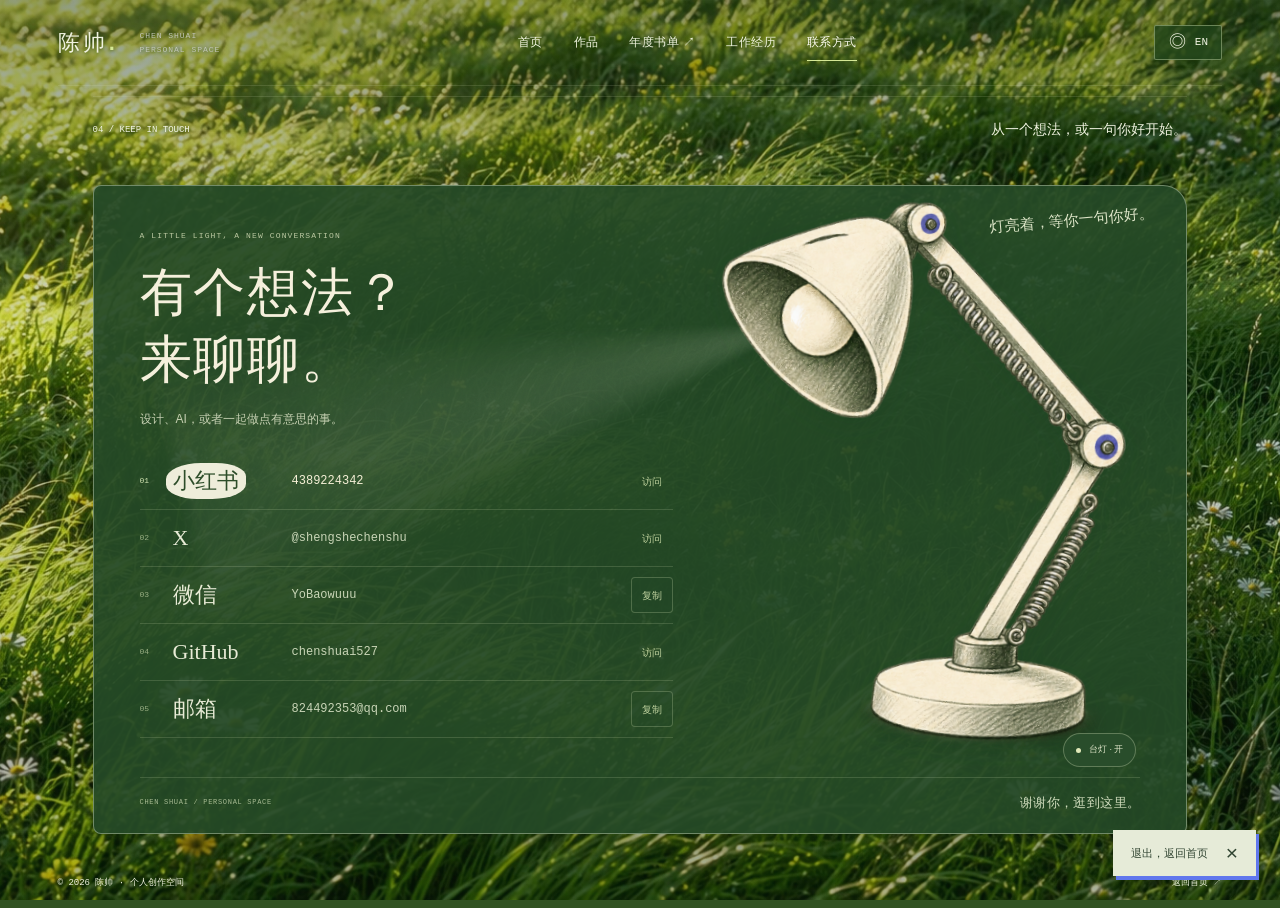
==== commit 98637f37: "Restore portfolio motion and preserve covers during texture loading" ====
--- a/contact.html
+++ b/contact.html
@@ -1,6 +1,6 @@
 <!doctype html>
 <html lang="zh-CN">
-<head><meta charset="UTF-8"><meta name="viewport" content="width=device-width, initial-scale=1"><meta name="theme-color" content="#426b2b"><meta name="description" content="陈帅的联系方式。"><title>联系方式 · 陈帅</title><link rel="stylesheet" href="styles.css?v=2aa58ea87e"><script src="main.js?v=062953711e" defer></script><link rel="stylesheet" href="unified-site.css?v=a917a457eb"><script src="site-navigation.js?v=e6610fc29d" type="module"></script><script>if(new URLSearchParams(location.search).has("panel"))document.documentElement.classList.add("is-embedded");</script><link rel="stylesheet" href="meadow-theme.css?v=fd2be16c09"><script type="module" src="meadow-background.js?v=5b0bcb2f0e"></script><link rel="stylesheet" href="contact-screen.css?v=b866bab914"><script src="contact-screen.js?v=b4879b5d2a" defer></script></head>
+<head><meta charset="UTF-8"><meta name="viewport" content="width=device-width, initial-scale=1"><meta name="theme-color" content="#426b2b"><meta name="description" content="陈帅的联系方式。"><title>联系方式 · 陈帅</title><link rel="stylesheet" href="styles.css?v=2aa58ea87e"><script src="main.js?v=062953711e" defer></script><link rel="stylesheet" href="unified-site.css?v=a917a457eb"><script src="site-navigation.js?v=e6610fc29d" type="module"></script><script>if(new URLSearchParams(location.search).has("panel"))document.documentElement.classList.add("is-embedded");</script><link rel="stylesheet" href="meadow-theme.css?v=fd2be16c09"><script type="module" src="meadow-background.js?v=1139afc9e9"></script><link rel="stylesheet" href="contact-screen.css?v=b866bab914"><script src="contact-screen.js?v=b4879b5d2a" defer></script></head>
 <body class="page-contact">
   <div class="site-background" aria-hidden="true"></div>
   <div class="site-shell">
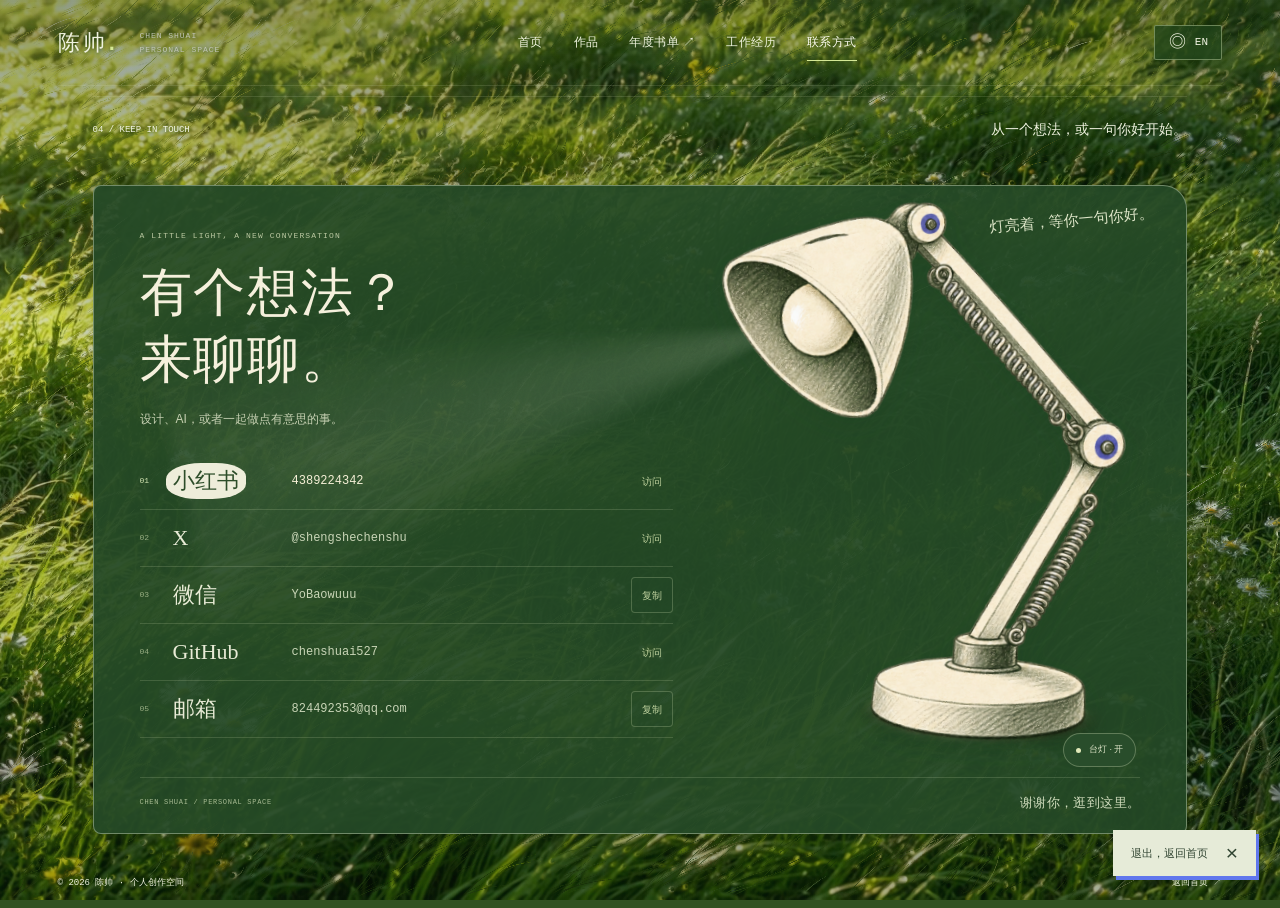
==== commit dba097ca: "Restore meadow wind and background cat initialization" ====
--- a/contact.html
+++ b/contact.html
@@ -1,6 +1,6 @@
 <!doctype html>
 <html lang="zh-CN">
-<head><meta charset="UTF-8"><meta name="viewport" content="width=device-width, initial-scale=1"><meta name="theme-color" content="#426b2b"><meta name="description" content="陈帅的联系方式。"><title>联系方式 · 陈帅</title><link rel="stylesheet" href="styles.css?v=2aa58ea87e"><script src="main.js?v=062953711e" defer></script><link rel="stylesheet" href="unified-site.css?v=a917a457eb"><script src="site-navigation.js?v=e6610fc29d" type="module"></script><script>if(new URLSearchParams(location.search).has("panel"))document.documentElement.classList.add("is-embedded");</script><link rel="stylesheet" href="meadow-theme.css?v=fd2be16c09"><script type="module" src="meadow-background.js?v=1139afc9e9"></script><link rel="stylesheet" href="contact-screen.css?v=b866bab914"><script src="contact-screen.js?v=b4879b5d2a" defer></script></head>
+<head><meta charset="UTF-8"><meta name="viewport" content="width=device-width, initial-scale=1"><meta name="theme-color" content="#426b2b"><meta name="description" content="陈帅的联系方式。"><title>联系方式 · 陈帅</title><link rel="stylesheet" href="styles.css?v=2aa58ea87e"><script src="main.js?v=062953711e" defer></script><link rel="stylesheet" href="unified-site.css?v=a917a457eb"><script src="site-navigation.js?v=e6610fc29d" type="module"></script><script>if(new URLSearchParams(location.search).has("panel"))document.documentElement.classList.add("is-embedded");</script><link rel="stylesheet" href="meadow-theme.css?v=fd2be16c09"><script type="module" src="meadow-background.js?v=6663ca45bc"></script><link rel="stylesheet" href="contact-screen.css?v=b866bab914"><script src="contact-screen.js?v=b4879b5d2a" defer></script></head>
 <body class="page-contact">
   <div class="site-background" aria-hidden="true"></div>
   <div class="site-shell">
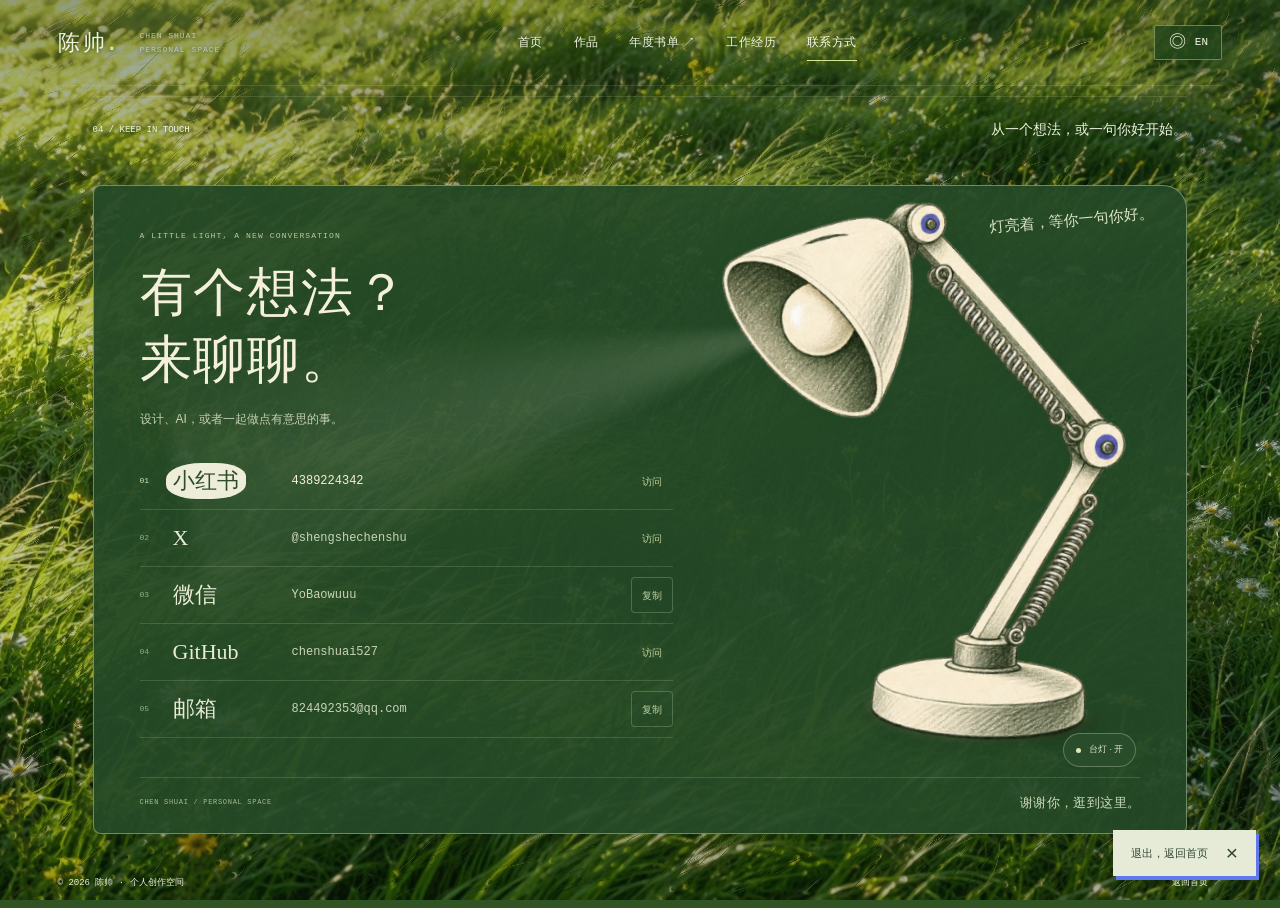
==== commit 26046676: "Make the reading shelf available without a second page load" ====
--- a/contact.html
+++ b/contact.html
@@ -1,6 +1,6 @@
 <!doctype html>
 <html lang="zh-CN">
-<head><meta charset="UTF-8"><meta name="viewport" content="width=device-width, initial-scale=1"><meta name="theme-color" content="#426b2b"><meta name="description" content="陈帅的联系方式。"><title>联系方式 · 陈帅</title><link rel="stylesheet" href="styles.css?v=2aa58ea87e"><script src="main.js?v=062953711e" defer></script><link rel="stylesheet" href="unified-site.css?v=a917a457eb"><script src="site-navigation.js?v=e6610fc29d" type="module"></script><script>if(new URLSearchParams(location.search).has("panel"))document.documentElement.classList.add("is-embedded");</script><link rel="stylesheet" href="meadow-theme.css?v=fd2be16c09"><script type="module" src="meadow-background.js?v=6663ca45bc"></script><link rel="stylesheet" href="contact-screen.css?v=b866bab914"><script src="contact-screen.js?v=b4879b5d2a" defer></script></head>
+<head><meta charset="UTF-8"><meta name="viewport" content="width=device-width, initial-scale=1"><meta name="theme-color" content="#426b2b"><meta name="description" content="陈帅的联系方式。"><title>联系方式 · 陈帅</title><link rel="stylesheet" href="styles.css?v=2aa58ea87e"><script src="main.js?v=062953711e" defer></script><link rel="stylesheet" href="unified-site.css?v=a917a457eb"><script src="site-navigation.js?v=04e156d0d8" type="module"></script><script>if(new URLSearchParams(location.search).has("panel"))document.documentElement.classList.add("is-embedded");</script><link rel="stylesheet" href="meadow-theme.css?v=fd2be16c09"><script type="module" src="meadow-background.js?v=6663ca45bc"></script><link rel="stylesheet" href="contact-screen.css?v=b866bab914"><script src="contact-screen.js?v=b4879b5d2a" defer></script></head>
 <body class="page-contact">
   <div class="site-background" aria-hidden="true"></div>
   <div class="site-shell">
